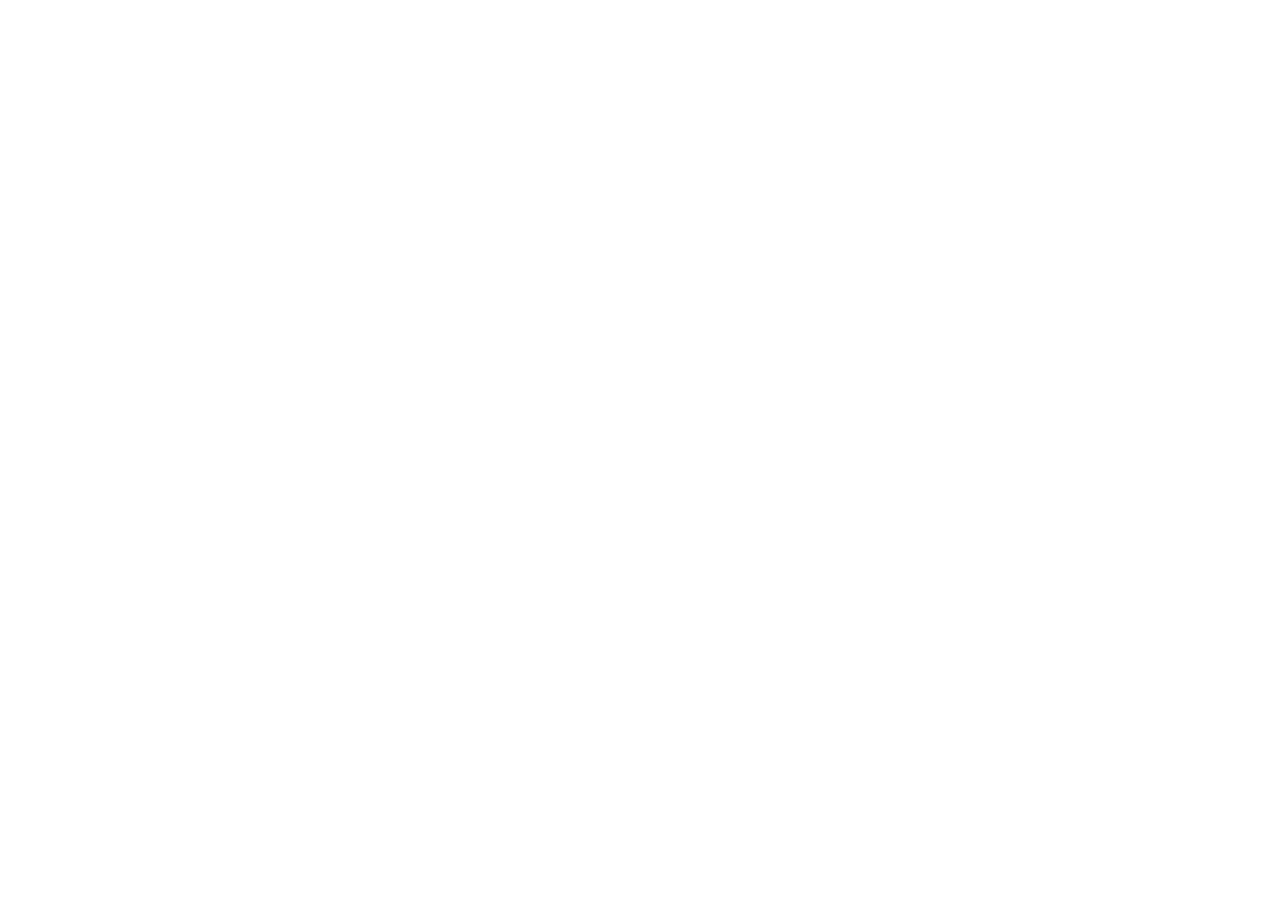
==== index.html @ a18eff67 "Add files via upload" ====
<!DOCTYPE html>
<html lang="en">
<head>
  <meta charset="UTF-8" />
  <meta name="viewport" content="width=device-width, initial-scale=1" />
  <title>BloxVault</title>

  <!-- Bootstrap CSS & Icons -->
  <link href="https://cdn.jsdelivr.net/npm/bootstrap@5.3.0/dist/css/bootstrap.min.css" rel="stylesheet" />
  <link href="https://cdn.jsdelivr.net/npm/bootstrap-icons@1.10.5/font/bootstrap-icons.css" rel="stylesheet" />

  <style>
    body { display: none; background-color: #ff7700; font-family: 'Segoe UI', sans-serif; }
    .navbar { background-color: #2c2c2c; }
    .navbar-brand { color: #fff !important; font-weight: bold; display: flex; align-items: center; }
    .navbar-brand img { height: 32px; margin-right: 10px; }
    .nav-link, .btn-link { color: #fff !important; font-weight: bold; }
    #gemCounter { color: #ffbb33; font-weight: bold; font-size: 1.1rem; display: flex; align-items: center; gap: 6px; user-select: none; }
    #gemCounter i { color: #ffbb33; font-size: 1.3rem; }
    @keyframes rgbChroma { 0% { background-color: #ff0000; } 25% { background-color: #00ff00; } 50% { background-color: #0000ff; } 75% { background-color: #ffff00; } 100% { background-color: #ff0000; } }
    .rgb-chroma { animation: rgbChroma 4s linear infinite; color: white !important; font-weight: bold; border: none; }
    #adminPanelDropdown .dropdown-menu { background-color: #222 !important; border: 1px solid #fff !important; min-width: 200px; }
    #adminPanelDropdown .dropdown-item { color: #fff !important; cursor: pointer; }
    #adminPanelDropdown .dropdown-item:hover { background-color: #ff7700 !important; color: #000 !important; }

    .dashboard-card {
      background-color: #2c2c2c;
      color: #fff;
      border: 2px solid #ffbb33;
      border-radius: 8px;
      padding: 20px;
      text-align: center;
    }
    .dashboard-card h4 { color: #ffbb33; font-weight: bold; }

    #offerwallFrame { width: 100%; height: 100%; border: none; }
  </style>
</head>
<body>
  <!-- NAVBAR -->
  <nav class="navbar navbar-expand-lg px-3" id="topNavbar" style="display:none;">
    <a class="navbar-brand" href="#">
      <img src="https://raw.githubusercontent.com/AdamZelechowski/Bloxvault/main/BloxVault.png" alt="Logo" />
      BloxVault
    </a>
    <div class="d-flex ms-auto gap-3 align-items-center" id="navButtons">
      <button class="btn btn-link nav-link" onclick="showDashboard()"><i class="bi bi-house-door-fill"></i> Home</button>
      <button class="btn btn-link nav-link" onclick="showRedeem()"><i class="bi bi-gift-fill"></i> Redeem</button>
      <button class="btn btn-link nav-link" onclick="showEarn()"><i class="bi bi-cash-coin"></i> Earn</button>
      <div id="gemCounter" title="Your Gems"><i class="bi bi-gem"></i> <span id="gemsCount">0</span></div>
      <div class="dropdown" id="adminPanelDropdown" style="display: none;">
        <button class="btn dropdown-toggle rgb-chroma" type="button" data-bs-toggle="dropdown">Admin Panel</button>
        <ul class="dropdown-menu">
          <li><a class="dropdown-item" href="#" onclick="viewUsers()">View Users</a></li>
          <li><a class="dropdown-item" href="#" onclick="viewRewardRequests()">Reward Requests</a></li>
          <li><a class="dropdown-item" href="#" onclick="runDiagnostics()">Run Diagnostics</a></li>
          <li><a class="dropdown-item" href="#" onclick="adminLookupUser()">User Lookup</a></li>
        </ul>
      </div>
      <button class="btn btn-link nav-link" onclick="logout()"><i class="bi bi-box-arrow-right"></i> Logout</button>
    </div>
  </nav>

  <!-- MAIN CONTAINER -->
  <div class="container py-5">
    <!-- AUTH SECTION -->
    <div id="auth">
      <div class="card p-4 mx-auto" style="max-width:400px; background:#2c2c2c; color:#fff; border:2px solid #ffbb33;">
        <h2 class="text-center mb-4" style="color:#ffbb33;">Login or Register</h2>
        <input id="email" type="email" placeholder="Email" class="form-control mb-2" />
        <input id="password" type="password" placeholder="Password" class="form-control mb-2" />
        <button class="btn btn-primary w-100 mb-2" onclick="login()">Login</button>
        <button class="btn btn-secondary w-100 mb-2" onclick="register()">Register</button>
        <button class="btn btn-link w-100 text-light" onclick="forgotPassword()">Forgot Password?</button>
        <button class="btn btn-danger w-100 mt-3" onclick="googleLogin()"><i class="bi bi-google"></i> Sign in with Google</button>
      </div>
    </div>

    <!-- DASHBOARD -->
    <div id="dashboard" style="display:none;">
      <h1 class="text-center mb-4" style="color:#fff;">Welcome to your Dashboard!</h1>
      <div class="row g-4">
        <div class="col-md-4">
          <div class="dashboard-card">
            <h4><i class="bi bi-gem"></i> Your Gems</h4>
            <p id="dashboardGems">Loading...</p>
          </div>
        </div>
        <div class="col-md-4">
          <div class="dashboard-card">
            <h4><i class="bi bi-graph-up"></i> Recent Activity</h4>
            <p>Track your latest earnings & redemptions.</p>
          </div>
        </div>
        <div class="col-md-4">
          <div class="dashboard-card">
            <h4><i class="bi bi-trophy"></i> Top Earners</h4>
            <p>See who's earning the most this week!</p>
          </div>
        </div>
      </div>
    </div>

    <!-- REDEEM PAGE -->
    <div id="redeem" style="display:none;">
      <div class="card p-4">
        <h2 class="text-center mb-4">🎁 Redeem Your Gems</h2>
        <p class="text-center">Exchange your gems for Robux, crypto, and more!</p>
        <div class="mb-3">
          <label for="rewardType" class="form-label">Choose a Reward</label>
          <select id="rewardType" class="form-select">
            <option>Robux</option>
            <option>Crypto</option>
          </select>
        </div>
        <input id="rewardDetails" type="text" class="form-control mb-3" placeholder="Your username or wallet" />
        <button onclick="requestReward()" class="btn btn-primary w-100">Submit Request</button>
      </div>
    </div>

    <!-- ✅ FIXED EARN PAGE -->
    <div id="earn" style="display:none;">
      <div class="card p-4">
        <h2 class="text-center mb-4">💎 Earn Gems</h2>
        <p class="text-center">Complete surveys & offers to earn gems instantly!</p>
        <div style="width:100%; border:2px solid #ffbb33; border-radius:10px; overflow:hidden; display:flex; flex-direction:column; gap:10px;">
          <iframe id="offerwallFrameTorox" style="height:190px; width:100%; border:none; border-radius:8px;"></iframe>
          <iframe id="offerwallFrameCPX" style="height:190px; width:100%; border:none; border-radius:8px;"></iframe>
          <iframe id="offerwallFrameAdGem" style="height:190px; width:100%; border:none; border-radius:8px;"></iframe>
        </div>
      </div>
    </div>
  </div>

  <!-- FIREBASE + LOGIC -->
  <script type="module">
    import { initializeApp } from "https://www.gstatic.com/firebasejs/10.5.2/firebase-app.js";
    import { getAuth, onAuthStateChanged, signInWithEmailAndPassword, createUserWithEmailAndPassword, signOut, sendPasswordResetEmail, GoogleAuthProvider, signInWithPopup } from "https://www.gstatic.com/firebasejs/10.5.2/firebase-auth.js";
    import { getFirestore, doc, getDoc } from "https://www.gstatic.com/firebasejs/10.5.2/firebase-firestore.js";

    const firebaseConfig = {
      apiKey: "AIzaSyBDuLLrHkMp8J3iyb183lDzSrNNIPallcQ",
      authDomain: "bloxvault-d1ff0.firebaseapp.com",
      projectId: "bloxvault-d1ff0",
      storageBucket: "bloxvault-d1ff0.appspot.com",
      messagingSenderId: "365008891027",
      appId: "1:365008891027:web:3578577b3c33714f207166"
    };

    const app = initializeApp(firebaseConfig);
    const auth = getAuth(app);
    const db = getFirestore(app);

    const authUI = document.getElementById("auth");
    const navbar = document.getElementById("topNavbar");
    const dash = document.getElementById("dashboard");
    const redeem = document.getElementById("redeem");
    const earn = document.getElementById("earn");
    const adminPanel = document.getElementById("adminPanelDropdown");
    const gemsCountSpan = document.getElementById("gemsCount");
    const dashboardGems = document.getElementById("dashboardGems");

    onAuthStateChanged(auth, async (user) => {
      if (user) {
        authUI.style.display = "none";
        navbar.style.display = "flex";
        dash.style.display = "block";
        redeem.style.display = "none";
        earn.style.display = "none";
        adminPanel.style.display = (user.email === "zelechowskiadam3@gmail.com") ? "block" : "none";

        try {
          const userDoc = await getDoc(doc(db, "users", user.uid));
          const points = userDoc.exists() ? (userDoc.data().points || 0) : 0;
          gemsCountSpan.textContent = points;
          dashboardGems.textContent = points + " Gems";
        } catch {
          gemsCountSpan.textContent = "0";
          dashboardGems.textContent = "0 Gems";
        }

        loadOfferwall(user);
      } else {
        authUI.style.display = "block";
        navbar.style.display = "none";
        dash.style.display = "none";
        redeem.style.display = "none";
        earn.style.display = "none";
        adminPanel.style.display = "none";
        gemsCountSpan.textContent = "0";
        dashboardGems.textContent = "0 Gems";
      }
      document.body.style.display = "block";
    });

    // ✅ FIXED: Load all three offerwalls dynamically with user.uid
    window.loadOfferwall = (user) => {
      const torox = document.getElementById("offerwallFrameTorox");
      const cpx = document.getElementById("offerwallFrameCPX");
      const adgem = document.getElementById("offerwallFrameAdGem");

      if (torox) torox.src = `https://wall.torox.gg/YOUR_TOROX_APP_ID?uid=${user.uid}`;
      if (cpx) cpx.src = `https://offers.cpx-research.com/index.php?app_id=YOUR_CPX_APP_ID&ext_user_id=${user.uid}`;
      if (adgem) adgem.src = `https://api.adgem.com/v1/wall?appid=YOUR_ADGEM_APP_ID&playerid=${user.uid}`;
    };

    window.login = () => {
      const email = document.getElementById("email").value;
      const password = document.getElementById("password").value;
      signInWithEmailAndPassword(auth, email, password).catch(err => alert(err.message));
    };

    window.register = () => {
      const email = document.getElementById("email").value;
      const password = document.getElementById("password").value;
      createUserWithEmailAndPassword(auth, email, password).catch(err => alert(err.message));
    };

    window.logout = () => signOut(auth);

    window.showDashboard = () => {
      dash.style.display = "block";
      redeem.style.display = "none";
      earn.style.display = "none";
    };

    window.showRedeem = () => {
      dash.style.display = "none";
      redeem.style.display = "block";
      earn.style.display = "none";
    };

    window.showEarn = () => {
      dash.style.display = "none";
      redeem.style.display = "none";
      earn.style.display = "block";
    };

    window.requestReward = () => {
      const type = document.getElementById("rewardType").value;
      const details = document.getElementById("rewardDetails").value.trim();
      if (!details) {
        alert("Please enter your username or wallet address.");
        return;
      }
      alert(`Requested ${type} reward for ${details}`);
    };

    window.forgotPassword = () => {
      const email = prompt("Please enter your email to reset password:");
      if (email) {
        sendPasswordResetEmail(auth, email)
          .then(() => alert("Password reset email sent!"))
          .catch((e) => alert("Error: " + e.message));
      }
    };

    window.googleLogin = () => {
      const provider = new GoogleAuthProvider();
      signInWithPopup(auth, provider).catch(err => alert(err.message));
    };
  </script>

  <script src="https://cdn.jsdelivr.net/npm/chart.js"></script>
  <script src="https://cdn.jsdelivr.net/npm/bootstrap@5.3.0/dist/js/bootstrap.bundle.min.js"></script>
</body>
</html>
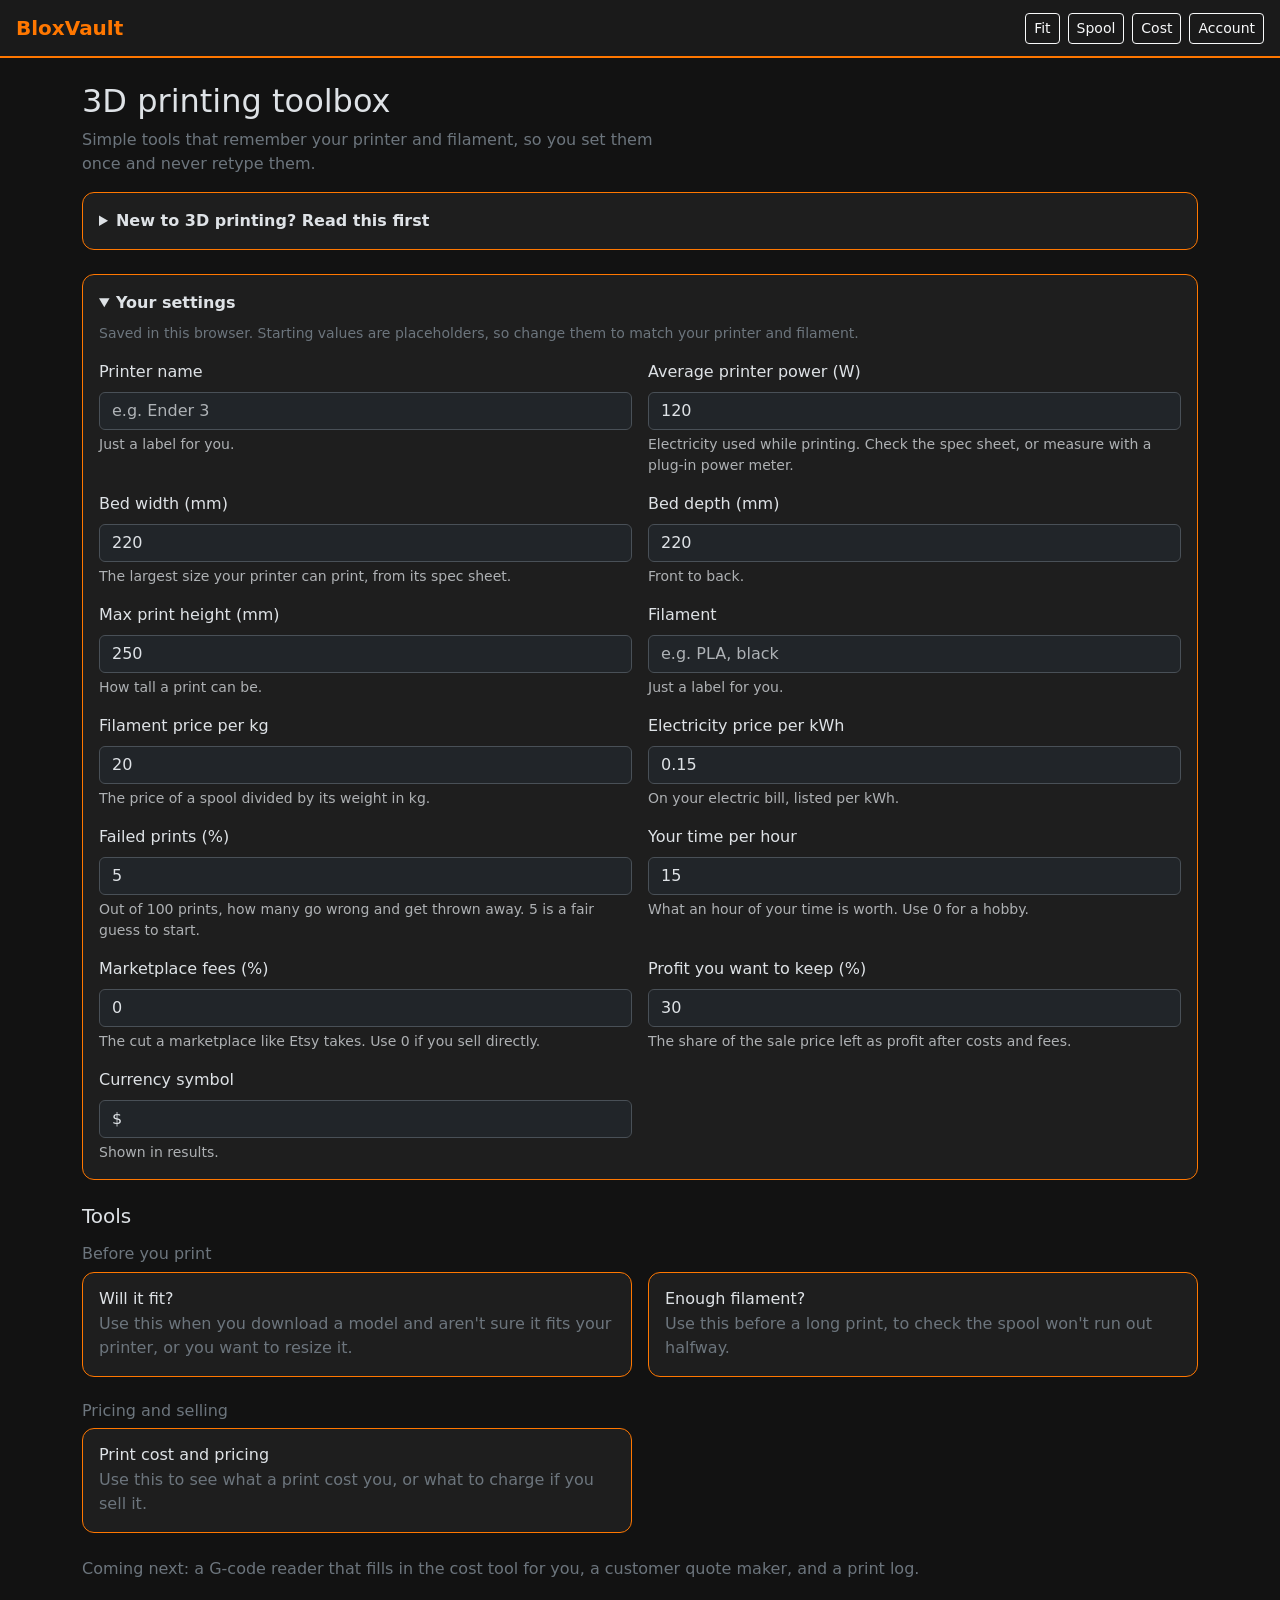
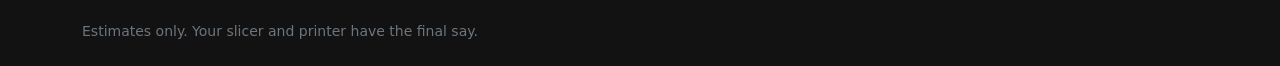
==== commit e3ba8a40: "Add files via upload" ====
--- a/index.html
+++ b/index.html
@@ -1,267 +1,59 @@
-<!DOCTYPE html>
-<html lang="en">
-<head>
-  <meta charset="UTF-8" />
-  <meta name="viewport" content="width=device-width, initial-scale=1" />
-  <title>BloxVault</title>
-
-  <!-- Bootstrap CSS & Icons -->
-  <link href="https://cdn.jsdelivr.net/npm/bootstrap@5.3.0/dist/css/bootstrap.min.css" rel="stylesheet" />
-  <link href="https://cdn.jsdelivr.net/npm/bootstrap-icons@1.10.5/font/bootstrap-icons.css" rel="stylesheet" />
-
-  <style>
-    body { display: none; background-color: #ff7700; font-family: 'Segoe UI', sans-serif; }
-    .navbar { background-color: #2c2c2c; }
-    .navbar-brand { color: #fff !important; font-weight: bold; display: flex; align-items: center; }
-    .navbar-brand img { height: 32px; margin-right: 10px; }
-    .nav-link, .btn-link { color: #fff !important; font-weight: bold; }
-    #gemCounter { color: #ffbb33; font-weight: bold; font-size: 1.1rem; display: flex; align-items: center; gap: 6px; user-select: none; }
-    #gemCounter i { color: #ffbb33; font-size: 1.3rem; }
-    @keyframes rgbChroma { 0% { background-color: #ff0000; } 25% { background-color: #00ff00; } 50% { background-color: #0000ff; } 75% { background-color: #ffff00; } 100% { background-color: #ff0000; } }
-    .rgb-chroma { animation: rgbChroma 4s linear infinite; color: white !important; font-weight: bold; border: none; }
-    #adminPanelDropdown .dropdown-menu { background-color: #222 !important; border: 1px solid #fff !important; min-width: 200px; }
-    #adminPanelDropdown .dropdown-item { color: #fff !important; cursor: pointer; }
-    #adminPanelDropdown .dropdown-item:hover { background-color: #ff7700 !important; color: #000 !important; }
-
-    .dashboard-card {
-      background-color: #2c2c2c;
-      color: #fff;
-      border: 2px solid #ffbb33;
-      border-radius: 8px;
-      padding: 20px;
-      text-align: center;
-    }
-    .dashboard-card h4 { color: #ffbb33; font-weight: bold; }
-
-    #offerwallFrame { width: 100%; height: 100%; border: none; }
-  </style>
-</head>
-<body>
-  <!-- NAVBAR -->
-  <nav class="navbar navbar-expand-lg px-3" id="topNavbar" style="display:none;">
-    <a class="navbar-brand" href="#">
-      <img src="https://raw.githubusercontent.com/AdamZelechowski/Bloxvault/main/BloxVault.png" alt="Logo" />
-      BloxVault
-    </a>
-    <div class="d-flex ms-auto gap-3 align-items-center" id="navButtons">
-      <button class="btn btn-link nav-link" onclick="showDashboard()"><i class="bi bi-house-door-fill"></i> Home</button>
-      <button class="btn btn-link nav-link" onclick="showRedeem()"><i class="bi bi-gift-fill"></i> Redeem</button>
-      <button class="btn btn-link nav-link" onclick="showEarn()"><i class="bi bi-cash-coin"></i> Earn</button>
-      <div id="gemCounter" title="Your Gems"><i class="bi bi-gem"></i> <span id="gemsCount">0</span></div>
-      <div class="dropdown" id="adminPanelDropdown" style="display: none;">
-        <button class="btn dropdown-toggle rgb-chroma" type="button" data-bs-toggle="dropdown">Admin Panel</button>
-        <ul class="dropdown-menu">
-          <li><a class="dropdown-item" href="#" onclick="viewUsers()">View Users</a></li>
-          <li><a class="dropdown-item" href="#" onclick="viewRewardRequests()">Reward Requests</a></li>
-          <li><a class="dropdown-item" href="#" onclick="runDiagnostics()">Run Diagnostics</a></li>
-          <li><a class="dropdown-item" href="#" onclick="adminLookupUser()">User Lookup</a></li>
-        </ul>
-      </div>
-      <button class="btn btn-link nav-link" onclick="logout()"><i class="bi bi-box-arrow-right"></i> Logout</button>
-    </div>
-  </nav>
-
-  <!-- MAIN CONTAINER -->
-  <div class="container py-5">
-    <!-- AUTH SECTION -->
-    <div id="auth">
-      <div class="card p-4 mx-auto" style="max-width:400px; background:#2c2c2c; color:#fff; border:2px solid #ffbb33;">
-        <h2 class="text-center mb-4" style="color:#ffbb33;">Login or Register</h2>
-        <input id="email" type="email" placeholder="Email" class="form-control mb-2" />
-        <input id="password" type="password" placeholder="Password" class="form-control mb-2" />
-        <button class="btn btn-primary w-100 mb-2" onclick="login()">Login</button>
-        <button class="btn btn-secondary w-100 mb-2" onclick="register()">Register</button>
-        <button class="btn btn-link w-100 text-light" onclick="forgotPassword()">Forgot Password?</button>
-        <button class="btn btn-danger w-100 mt-3" onclick="googleLogin()"><i class="bi bi-google"></i> Sign in with Google</button>
-      </div>
-    </div>
-
-    <!-- DASHBOARD -->
-    <div id="dashboard" style="display:none;">
-      <h1 class="text-center mb-4" style="color:#fff;">Welcome to your Dashboard!</h1>
-      <div class="row g-4">
-        <div class="col-md-4">
-          <div class="dashboard-card">
-            <h4><i class="bi bi-gem"></i> Your Gems</h4>
-            <p id="dashboardGems">Loading...</p>
-          </div>
-        </div>
-        <div class="col-md-4">
-          <div class="dashboard-card">
-            <h4><i class="bi bi-graph-up"></i> Recent Activity</h4>
-            <p>Track your latest earnings & redemptions.</p>
-          </div>
-        </div>
-        <div class="col-md-4">
-          <div class="dashboard-card">
-            <h4><i class="bi bi-trophy"></i> Top Earners</h4>
-            <p>See who's earning the most this week!</p>
-          </div>
-        </div>
-      </div>
-    </div>
-
-    <!-- REDEEM PAGE -->
-    <div id="redeem" style="display:none;">
-      <div class="card p-4">
-        <h2 class="text-center mb-4">🎁 Redeem Your Gems</h2>
-        <p class="text-center">Exchange your gems for Robux, crypto, and more!</p>
-        <div class="mb-3">
-          <label for="rewardType" class="form-label">Choose a Reward</label>
-          <select id="rewardType" class="form-select">
-            <option>Robux</option>
-            <option>Crypto</option>
-          </select>
-        </div>
-        <input id="rewardDetails" type="text" class="form-control mb-3" placeholder="Your username or wallet" />
-        <button onclick="requestReward()" class="btn btn-primary w-100">Submit Request</button>
-      </div>
-    </div>
-
-    <!-- ✅ FIXED EARN PAGE -->
-    <div id="earn" style="display:none;">
-      <div class="card p-4">
-        <h2 class="text-center mb-4">💎 Earn Gems</h2>
-        <p class="text-center">Complete surveys & offers to earn gems instantly!</p>
-        <div style="width:100%; border:2px solid #ffbb33; border-radius:10px; overflow:hidden; display:flex; flex-direction:column; gap:10px;">
-          <iframe id="offerwallFrameTorox" style="height:190px; width:100%; border:none; border-radius:8px;"></iframe>
-          <iframe id="offerwallFrameCPX" style="height:190px; width:100%; border:none; border-radius:8px;"></iframe>
-          <iframe id="offerwallFrameAdGem" style="height:190px; width:100%; border:none; border-radius:8px;"></iframe>
-        </div>
-      </div>
-    </div>
-  </div>
-
-  <!-- FIREBASE + LOGIC -->
-  <script type="module">
-    import { initializeApp } from "https://www.gstatic.com/firebasejs/10.5.2/firebase-app.js";
-    import { getAuth, onAuthStateChanged, signInWithEmailAndPassword, createUserWithEmailAndPassword, signOut, sendPasswordResetEmail, GoogleAuthProvider, signInWithPopup } from "https://www.gstatic.com/firebasejs/10.5.2/firebase-auth.js";
-    import { getFirestore, doc, getDoc } from "https://www.gstatic.com/firebasejs/10.5.2/firebase-firestore.js";
-
-    const firebaseConfig = {
-      apiKey: "AIzaSyBDuLLrHkMp8J3iyb183lDzSrNNIPallcQ",
-      authDomain: "bloxvault-d1ff0.firebaseapp.com",
-      projectId: "bloxvault-d1ff0",
-      storageBucket: "bloxvault-d1ff0.appspot.com",
-      messagingSenderId: "365008891027",
-      appId: "1:365008891027:web:3578577b3c33714f207166"
-    };
-
-    const app = initializeApp(firebaseConfig);
-    const auth = getAuth(app);
-    const db = getFirestore(app);
-
-    const authUI = document.getElementById("auth");
-    const navbar = document.getElementById("topNavbar");
-    const dash = document.getElementById("dashboard");
-    const redeem = document.getElementById("redeem");
-    const earn = document.getElementById("earn");
-    const adminPanel = document.getElementById("adminPanelDropdown");
-    const gemsCountSpan = document.getElementById("gemsCount");
-    const dashboardGems = document.getElementById("dashboardGems");
-
-    onAuthStateChanged(auth, async (user) => {
-      if (user) {
-        authUI.style.display = "none";
-        navbar.style.display = "flex";
-        dash.style.display = "block";
-        redeem.style.display = "none";
-        earn.style.display = "none";
-        adminPanel.style.display = (user.email === "zelechowskiadam3@gmail.com") ? "block" : "none";
-
-        try {
-          const userDoc = await getDoc(doc(db, "users", user.uid));
-          const points = userDoc.exists() ? (userDoc.data().points || 0) : 0;
-          gemsCountSpan.textContent = points;
-          dashboardGems.textContent = points + " Gems";
-        } catch {
-          gemsCountSpan.textContent = "0";
-          dashboardGems.textContent = "0 Gems";
-        }
-
-        loadOfferwall(user);
-      } else {
-        authUI.style.display = "block";
-        navbar.style.display = "none";
-        dash.style.display = "none";
-        redeem.style.display = "none";
-        earn.style.display = "none";
-        adminPanel.style.display = "none";
-        gemsCountSpan.textContent = "0";
-        dashboardGems.textContent = "0 Gems";
-      }
-      document.body.style.display = "block";
-    });
-
-    // ✅ FIXED: Load all three offerwalls dynamically with user.uid
-    window.loadOfferwall = (user) => {
-      const torox = document.getElementById("offerwallFrameTorox");
-      const cpx = document.getElementById("offerwallFrameCPX");
-      const adgem = document.getElementById("offerwallFrameAdGem");
-
-      if (torox) torox.src = `https://wall.torox.gg/YOUR_TOROX_APP_ID?uid=${user.uid}`;
-      if (cpx) cpx.src = `https://offers.cpx-research.com/index.php?app_id=YOUR_CPX_APP_ID&ext_user_id=${user.uid}`;
-      if (adgem) adgem.src = `https://api.adgem.com/v1/wall?appid=YOUR_ADGEM_APP_ID&playerid=${user.uid}`;
-    };
-
-    window.login = () => {
-      const email = document.getElementById("email").value;
-      const password = document.getElementById("password").value;
-      signInWithEmailAndPassword(auth, email, password).catch(err => alert(err.message));
-    };
-
-    window.register = () => {
-      const email = document.getElementById("email").value;
-      const password = document.getElementById("password").value;
-      createUserWithEmailAndPassword(auth, email, password).catch(err => alert(err.message));
-    };
-
-    window.logout = () => signOut(auth);
-
-    window.showDashboard = () => {
-      dash.style.display = "block";
-      redeem.style.display = "none";
-      earn.style.display = "none";
-    };
-
-    window.showRedeem = () => {
-      dash.style.display = "none";
-      redeem.style.display = "block";
-      earn.style.display = "none";
-    };
-
-    window.showEarn = () => {
-      dash.style.display = "none";
-      redeem.style.display = "none";
-      earn.style.display = "block";
-    };
-
-    window.requestReward = () => {
-      const type = document.getElementById("rewardType").value;
-      const details = document.getElementById("rewardDetails").value.trim();
-      if (!details) {
-        alert("Please enter your username or wallet address.");
-        return;
-      }
-      alert(`Requested ${type} reward for ${details}`);
-    };
-
-    window.forgotPassword = () => {
-      const email = prompt("Please enter your email to reset password:");
-      if (email) {
-        sendPasswordResetEmail(auth, email)
-          .then(() => alert("Password reset email sent!"))
-          .catch((e) => alert("Error: " + e.message));
-      }
-    };
-
-    window.googleLogin = () => {
-      const provider = new GoogleAuthProvider();
-      signInWithPopup(auth, provider).catch(err => alert(err.message));
-    };
-  </script>
-
-  <script src="https://cdn.jsdelivr.net/npm/chart.js"></script>
-  <script src="https://cdn.jsdelivr.net/npm/bootstrap@5.3.0/dist/js/bootstrap.bundle.min.js"></script>
-</body>
-</html>
+<!doctype html>
+<html lang="en" data-bs-theme="dark">
+<head>
+  <meta charset="utf-8">
+  <meta name="viewport" content="width=device-width, initial-scale=1">
+  <title>3D printing toolbox - BloxVault</title>
+  <meta name="description" content="Free 3D printing tools that remember your printer and filament settings, so you never retype them.">
+  <link rel="stylesheet" href="https://cdn.jsdelivr.net/npm/bootstrap@5.3.3/dist/css/bootstrap.min.css">
+  <link rel="stylesheet" href="style.css">
+</head>
+<body>
+  <nav class="navbar px-3">
+    <a class="navbar-brand fw-bold" href="index.html">BloxVault</a>
+    <div class="d-flex flex-wrap gap-2">
+      <a class="btn btn-sm btn-outline-light" href="fit.html">Fit</a>
+      <a class="btn btn-sm btn-outline-light" href="spool.html">Spool</a>
+      <a class="btn btn-sm btn-outline-light" href="cost.html">Cost</a>
+      <a class="btn btn-sm btn-outline-light" href="account.html">Account</a>
+    </div>
+  </nav>
+  <main class="container py-4">
+    <h1 class="h2">3D printing toolbox</h1>
+    <p class="text-secondary narrow-text">Simple tools that remember your printer and filament, so you set them once and never retype them.</p>
+
+    <details class="card p-3 mb-4">
+      <summary class="fw-semibold">New to 3D printing? Read this first</summary>
+      <dl class="mb-0">
+        <dt>Slicer</dt><dd>Free software that turns a 3D model into instructions for your printer. After slicing, it shows the print time and how many grams of filament the print will use. Most tools here ask for those two numbers.</dd>
+        <dt>Filament</dt><dd>The plastic on the spool that the printer melts to build the object. It's sold by weight, usually 1 kg per spool.</dd>
+        <dt>Bed</dt><dd>The flat surface the print sits on. Its size limits how big one print can be.</dd>
+        <dt>Failed print</dt><dd>A print that goes wrong and gets thrown away. It happens to everyone, so the cost tool adds a small allowance for it.</dd>
+      </dl>
+    </details>
+
+    <details class="card p-3 mb-4" open>
+      <summary class="fw-semibold">Your settings</summary>
+      <p class="small text-secondary mt-2">Saved in this browser. Starting values are placeholders, so change them to match your printer and filament.</p>
+      <div id="settings"></div>
+    </details>
+
+    <h2 class="h5">Tools</h2>
+    <h3 class="h6 text-secondary mt-3">Before you print</h3>
+    <div class="row g-3">
+      <div class="col-md-6"><a class="card p-3 tool-card h-100" href="fit.html"><span class="h6 mb-1">Will it fit?</span><span class="text-secondary">Use this when you download a model and aren't sure it fits your printer, or you want to resize it.</span></a></div>
+      <div class="col-md-6"><a class="card p-3 tool-card h-100" href="spool.html"><span class="h6 mb-1">Enough filament?</span><span class="text-secondary">Use this before a long print, to check the spool won't run out halfway.</span></a></div>
+    </div>
+    <h3 class="h6 text-secondary mt-4">Pricing and selling</h3>
+    <div class="row g-3">
+      <div class="col-md-6"><a class="card p-3 tool-card h-100" href="cost.html"><span class="h6 mb-1">Print cost and pricing</span><span class="text-secondary">Use this to see what a print cost you, or what to charge if you sell it.</span></a></div>
+    </div>
+    <p class="text-secondary mt-4">Coming next: a G-code reader that fills in the cost tool for you, a customer quote maker, and a print log.</p>
+  </main>
+  <footer class="container pb-4 small text-secondary">Estimates only. Your slicer and printer have the final say.</footer>
+  <script type="module">
+    import { mountSettings } from "./settings.js";
+    mountSettings(document.getElementById("settings"));
+  </script>
+</body>
+</html>
--- a/style.css
+++ b/style.css
@@ -0,0 +1,30 @@
+:root { --accent: #ff7700; --accent-hover: #ff9933; }
+
+body { background: #121212; }
+.narrow { max-width: 420px; }
+
+.navbar { background: #1a1a1a; border-bottom: 2px solid var(--accent); }
+.navbar-brand { color: var(--accent); }
+
+.card { background: #1e1e1e; border: 1px solid var(--accent); border-radius: 12px; }
+
+.btn-primary {
+  --bs-btn-color: #000;
+  --bs-btn-bg: var(--accent);
+  --bs-btn-border-color: var(--accent);
+  --bs-btn-hover-color: #000;
+  --bs-btn-hover-bg: var(--accent-hover);
+  --bs-btn-hover-border-color: var(--accent-hover);
+  --bs-btn-active-color: #000;
+  --bs-btn-active-bg: var(--accent-hover);
+  --bs-btn-active-border-color: var(--accent-hover);
+}
+.btn-link { --bs-btn-color: var(--accent); --bs-btn-hover-color: var(--accent-hover); }
+
+:root { --bs-link-color-rgb: 255, 119, 0; --bs-link-hover-color-rgb: 255, 153, 51; }
+.narrow-text { max-width: 60ch; }
+.tool-card { text-decoration: none; color: inherit; }
+.tool-card:hover, .tool-card:focus-visible { border-color: var(--accent-hover); }
+
+summary { cursor: pointer; }
+dt { margin-top: 0.6rem; }
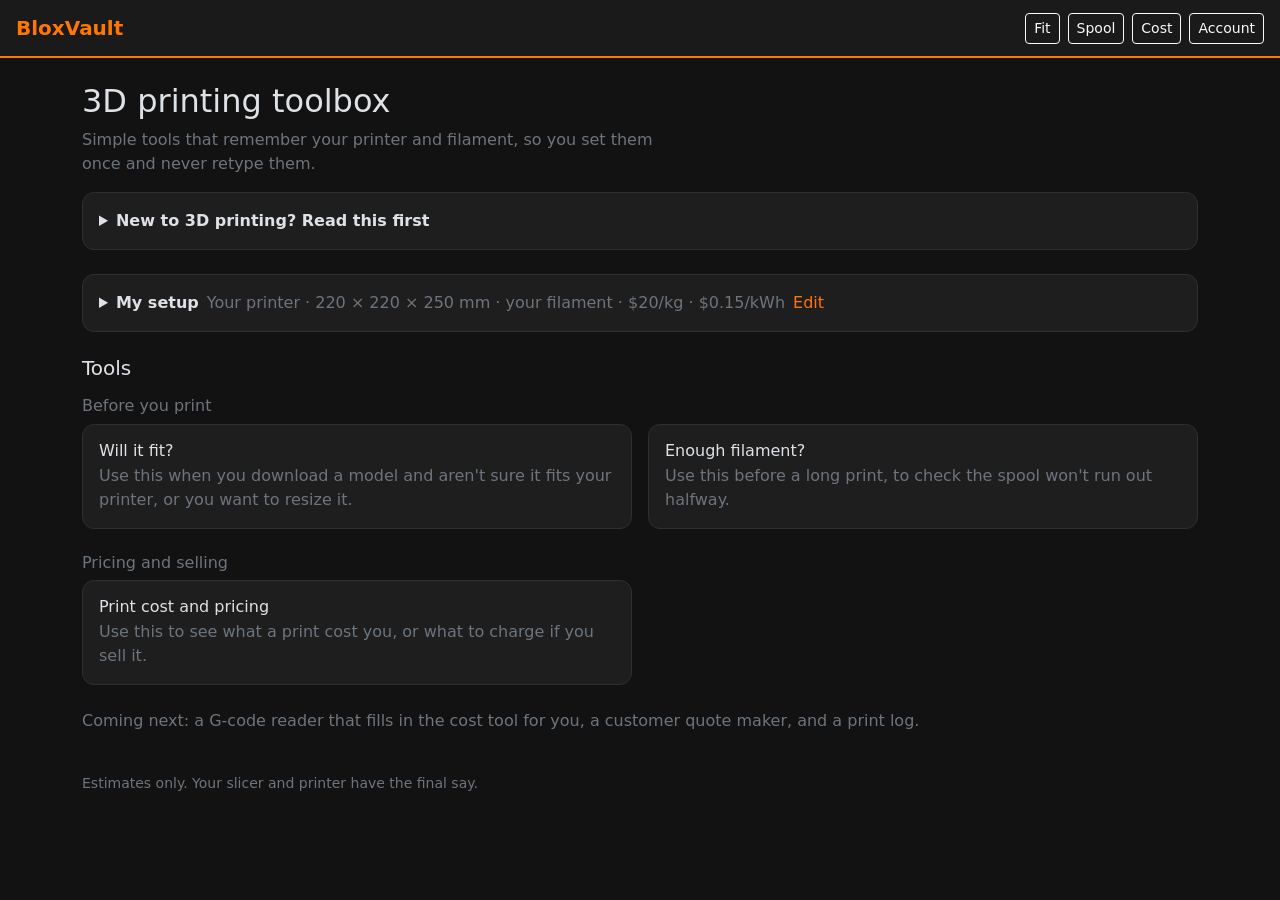
==== commit 8baba417: "Add files via upload" ====
--- a/index.html
+++ b/index.html
@@ -32,9 +32,9 @@
       </dl>
     </details>
 
-    <details class="card p-3 mb-4" open>
-      <summary class="fw-semibold">Your settings</summary>
-      <p class="small text-secondary mt-2">Saved in this browser. Starting values are placeholders, so change them to match your printer and filament.</p>
+    <details class="card p-3 mb-4">
+      <summary><span class="fw-semibold">My setup</span><span class="text-secondary ms-2" id="setupSummary"></span><span class="ms-2 accent-text">Edit</span></summary>
+      <p class="small text-secondary mt-3">Saved in this browser. Starting values are placeholders, so change them to match your printer and filament.</p>
       <div id="settings"></div>
     </details>
 
--- a/style.css
+++ b/style.css
@@ -6,7 +6,7 @@
 .navbar { background: #1a1a1a; border-bottom: 2px solid var(--accent); }
 .navbar-brand { color: var(--accent); }
 
-.card { background: #1e1e1e; border: 1px solid var(--accent); border-radius: 12px; }
+.card { background: #1e1e1e; border: 1px solid #2f2f2f; border-radius: 12px; }
 
 .btn-primary {
   --bs-btn-color: #000;
@@ -28,3 +28,6 @@
 
 summary { cursor: pointer; }
 dt { margin-top: 0.6rem; }
+
+.result-card { border-color: var(--accent); }
+.accent-text { color: var(--accent); }
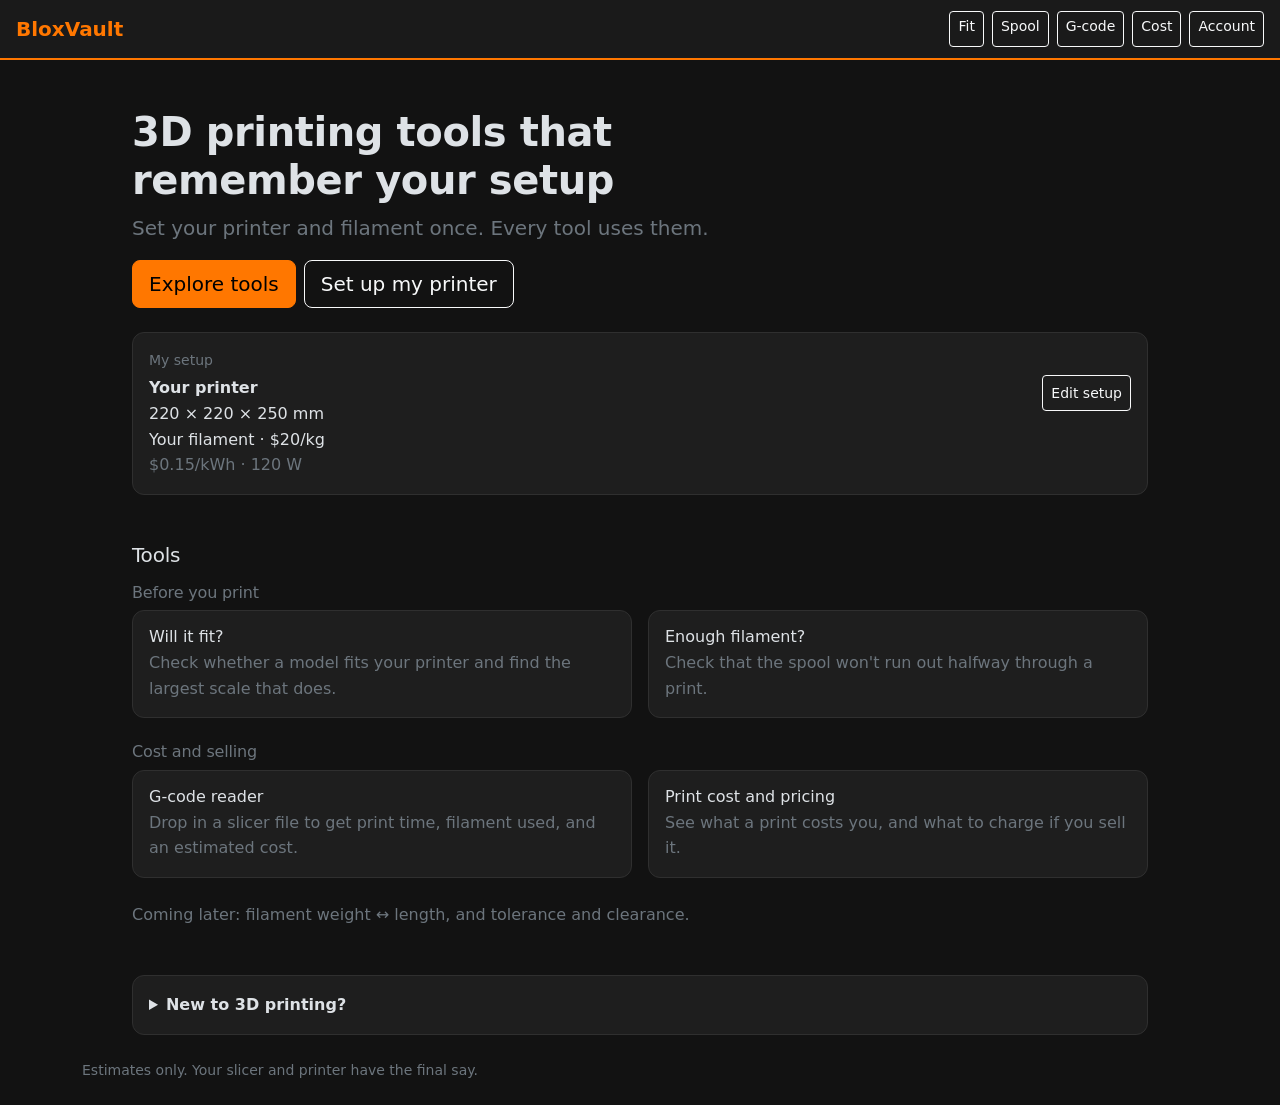
==== commit f13c64ed: "Add files via upload" ====
--- a/index.html
+++ b/index.html
@@ -3,8 +3,8 @@
 <head>
   <meta charset="utf-8">
   <meta name="viewport" content="width=device-width, initial-scale=1">
-  <title>3D printing toolbox - BloxVault</title>
-  <meta name="description" content="Free 3D printing tools that remember your printer and filament settings, so you never retype them.">
+  <title>3D printing tools that remember your setup - BloxVault</title>
+  <meta name="description" content="Free 3D printing tools that remember your printer and filament settings: fit checker, filament check, and print cost and pricing.">
   <link rel="stylesheet" href="https://cdn.jsdelivr.net/npm/bootstrap@5.3.3/dist/css/bootstrap.min.css">
   <link rel="stylesheet" href="style.css">
 </head>
@@ -14,16 +14,40 @@
     <div class="d-flex flex-wrap gap-2">
       <a class="btn btn-sm btn-outline-light" href="fit.html">Fit</a>
       <a class="btn btn-sm btn-outline-light" href="spool.html">Spool</a>
+      <a class="btn btn-sm btn-outline-light" href="gcode.html">G-code</a>
       <a class="btn btn-sm btn-outline-light" href="cost.html">Cost</a>
       <a class="btn btn-sm btn-outline-light" href="account.html">Account</a>
     </div>
   </nav>
   <main class="container py-4">
-    <h1 class="h2">3D printing toolbox</h1>
-    <p class="text-secondary narrow-text">Simple tools that remember your printer and filament, so you set them once and never retype them.</p>
+    <section class="hero py-4">
+      <h1 class="display-6 fw-bold">3D printing tools that remember your setup</h1>
+      <p class="lead text-secondary narrow-text">Set your printer and filament once. Every tool uses them.</p>
+      <div class="d-flex flex-wrap gap-2 mt-3">
+        <a class="btn btn-primary btn-lg" href="#tools">Explore tools</a>
+        <button type="button" class="btn btn-outline-light btn-lg" id="openSetup">Set up my printer</button>
+      </div>
+    </section>
 
-    <details class="card p-3 mb-4">
-      <summary class="fw-semibold">New to 3D printing? Read this first</summary>
+    <div id="settings" class="mb-5"></div>
+
+    <section id="tools">
+      <h2 class="h5">Tools</h2>
+      <h3 class="h6 text-secondary mt-3">Before you print</h3>
+      <div class="row g-3">
+        <div class="col-md-6"><a class="card p-3 tool-card h-100" href="fit.html"><span class="h6 mb-1">Will it fit?</span><span class="text-secondary">Check whether a model fits your printer and find the largest scale that does.</span></a></div>
+        <div class="col-md-6"><a class="card p-3 tool-card h-100" href="spool.html"><span class="h6 mb-1">Enough filament?</span><span class="text-secondary">Check that the spool won't run out halfway through a print.</span></a></div>
+      </div>
+      <h3 class="h6 text-secondary mt-4">Cost and selling</h3>
+      <div class="row g-3">
+        <div class="col-md-6"><a class="card p-3 tool-card h-100" href="gcode.html"><span class="h6 mb-1">G-code reader</span><span class="text-secondary">Drop in a slicer file to get print time, filament used, and an estimated cost.</span></a></div>
+        <div class="col-md-6"><a class="card p-3 tool-card h-100" href="cost.html"><span class="h6 mb-1">Print cost and pricing</span><span class="text-secondary">See what a print costs you, and what to charge if you sell it.</span></a></div>
+      </div>
+      <p class="text-secondary mt-4">Coming later: filament weight ↔ length, and tolerance and clearance.</p>
+    </section>
+
+    <details class="card p-3 mt-5">
+      <summary class="fw-semibold">New to 3D printing?</summary>
       <dl class="mb-0">
         <dt>Slicer</dt><dd>Free software that turns a 3D model into instructions for your printer. After slicing, it shows the print time and how many grams of filament the print will use. Most tools here ask for those two numbers.</dd>
         <dt>Filament</dt><dd>The plastic on the spool that the printer melts to build the object. It's sold by weight, usually 1 kg per spool.</dd>
@@ -31,29 +55,12 @@
         <dt>Failed print</dt><dd>A print that goes wrong and gets thrown away. It happens to everyone, so the cost tool adds a small allowance for it.</dd>
       </dl>
     </details>
-
-    <details class="card p-3 mb-4">
-      <summary><span class="fw-semibold">My setup</span><span class="text-secondary ms-2" id="setupSummary"></span><span class="ms-2 accent-text">Edit</span></summary>
-      <p class="small text-secondary mt-3">Saved in this browser. Starting values are placeholders, so change them to match your printer and filament.</p>
-      <div id="settings"></div>
-    </details>
-
-    <h2 class="h5">Tools</h2>
-    <h3 class="h6 text-secondary mt-3">Before you print</h3>
-    <div class="row g-3">
-      <div class="col-md-6"><a class="card p-3 tool-card h-100" href="fit.html"><span class="h6 mb-1">Will it fit?</span><span class="text-secondary">Use this when you download a model and aren't sure it fits your printer, or you want to resize it.</span></a></div>
-      <div class="col-md-6"><a class="card p-3 tool-card h-100" href="spool.html"><span class="h6 mb-1">Enough filament?</span><span class="text-secondary">Use this before a long print, to check the spool won't run out halfway.</span></a></div>
-    </div>
-    <h3 class="h6 text-secondary mt-4">Pricing and selling</h3>
-    <div class="row g-3">
-      <div class="col-md-6"><a class="card p-3 tool-card h-100" href="cost.html"><span class="h6 mb-1">Print cost and pricing</span><span class="text-secondary">Use this to see what a print cost you, or what to charge if you sell it.</span></a></div>
-    </div>
-    <p class="text-secondary mt-4">Coming next: a G-code reader that fills in the cost tool for you, a customer quote maker, and a print log.</p>
   </main>
   <footer class="container pb-4 small text-secondary">Estimates only. Your slicer and printer have the final say.</footer>
   <script type="module">
     import { mountSettings } from "./settings.js";
-    mountSettings(document.getElementById("settings"));
+    const setup = mountSettings(document.getElementById("settings"));
+    document.getElementById("openSetup").addEventListener("click", setup.open);
   </script>
 </body>
 </html>
--- a/style.css
+++ b/style.css
@@ -31,3 +31,22 @@
 
 .result-card { border-color: var(--accent); }
 .accent-text { color: var(--accent); }
+
+/* layout and type */
+body { line-height: 1.6; }
+h1, h2, h3, .h1, .h2, .h3 { letter-spacing: -0.01em; }
+main.container { max-width: 1040px; }
+.hero h1 { max-width: 22ch; }
+
+/* touch targets */
+.form-control, .btn { min-height: 44px; }
+.btn-sm { min-height: 36px; }
+
+/* my setup dialog */
+dialog.setup-dialog { width: min(680px, 94vw); max-height: 90vh; padding: 0; border: 1px solid #2f2f2f; border-radius: 12px; background: #1e1e1e; color: var(--bs-body-color); }
+dialog.setup-dialog::backdrop { background: rgba(0, 0, 0, 0.65); }
+.setup-dialog .dialog-body { padding: 1.25rem; max-height: 90vh; overflow-y: auto; }
+
+/* motion: small and purposeful */
+.card, .btn { transition: border-color 0.15s ease, background-color 0.15s ease; }
+@media (prefers-reduced-motion: reduce) { * { transition: none !important; } }
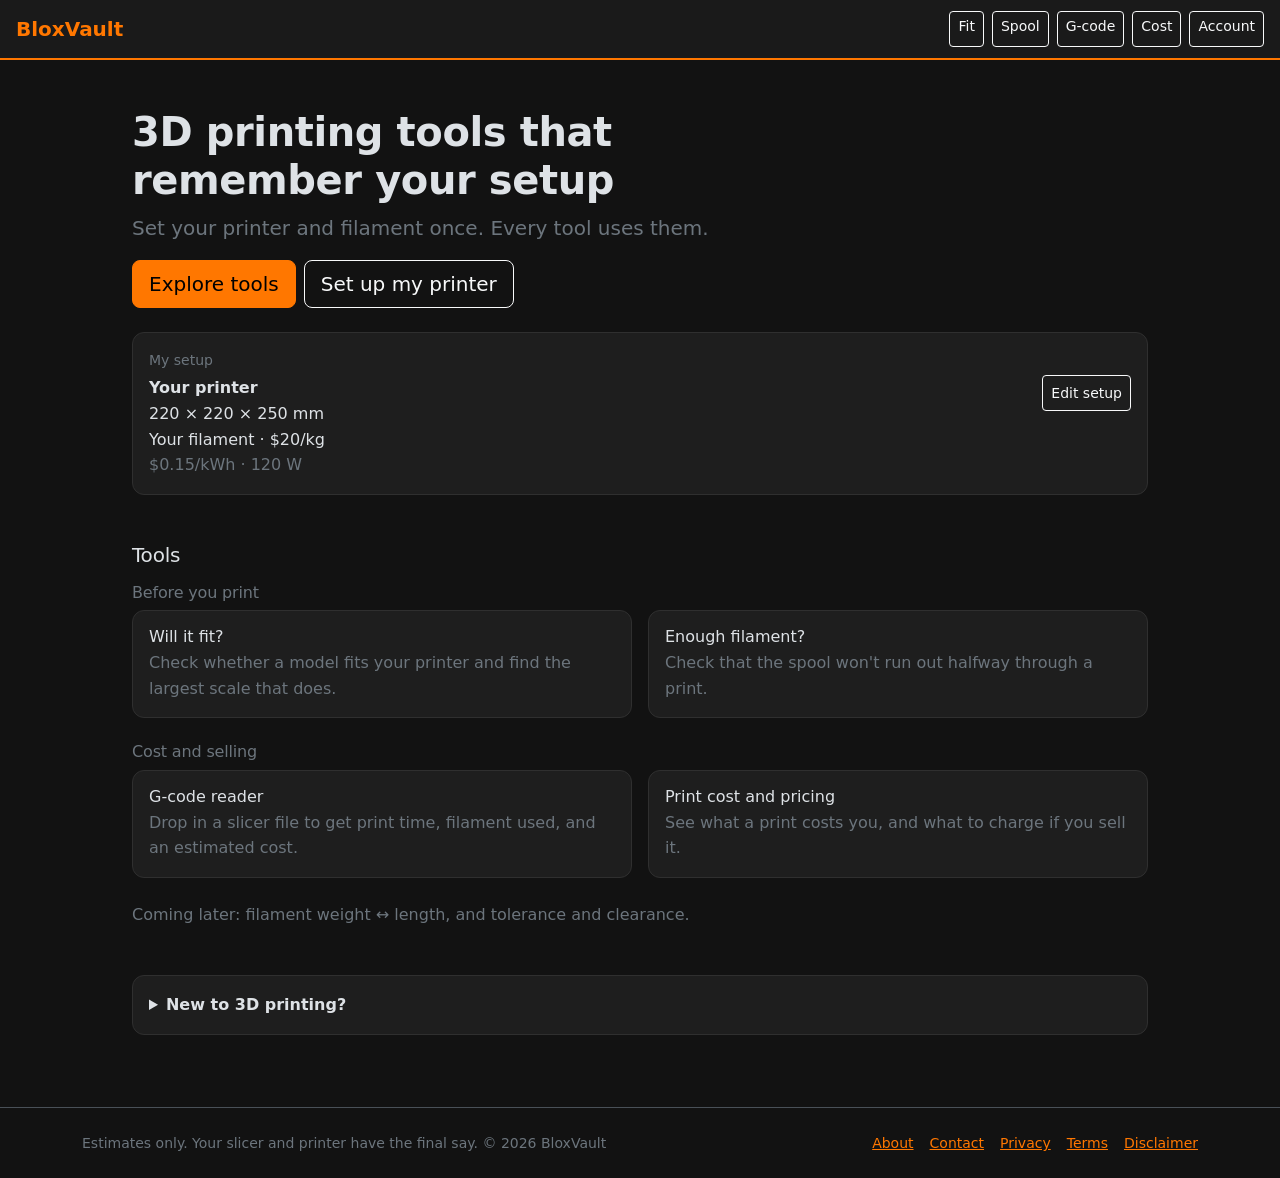
==== commit beedf317: "Add files via upload" ====
--- a/index.html
+++ b/index.html
@@ -56,7 +56,19 @@
       </dl>
     </details>
   </main>
-  <footer class="container pb-4 small text-secondary">Estimates only. Your slicer and printer have the final say.</footer>
+  <footer class="site-footer border-top mt-5">
+    <div class="container py-4 d-flex flex-wrap justify-content-between align-items-center gap-3 small text-secondary">
+      <span>Estimates only. Your slicer and printer have the final say. &copy; <span id="year">2026</span> BloxVault</span>
+      <nav class="d-flex flex-wrap gap-3" aria-label="Site information">
+        <a href="about.html">About</a>
+        <a href="contact.html">Contact</a>
+        <a href="privacy.html">Privacy</a>
+        <a href="terms.html">Terms</a>
+        <a href="disclaimer.html">Disclaimer</a>
+      </nav>
+    </div>
+  </footer>
+  <script>document.getElementById("year").textContent = new Date().getFullYear();</script>
   <script type="module">
     import { mountSettings } from "./settings.js";
     const setup = mountSettings(document.getElementById("settings"));
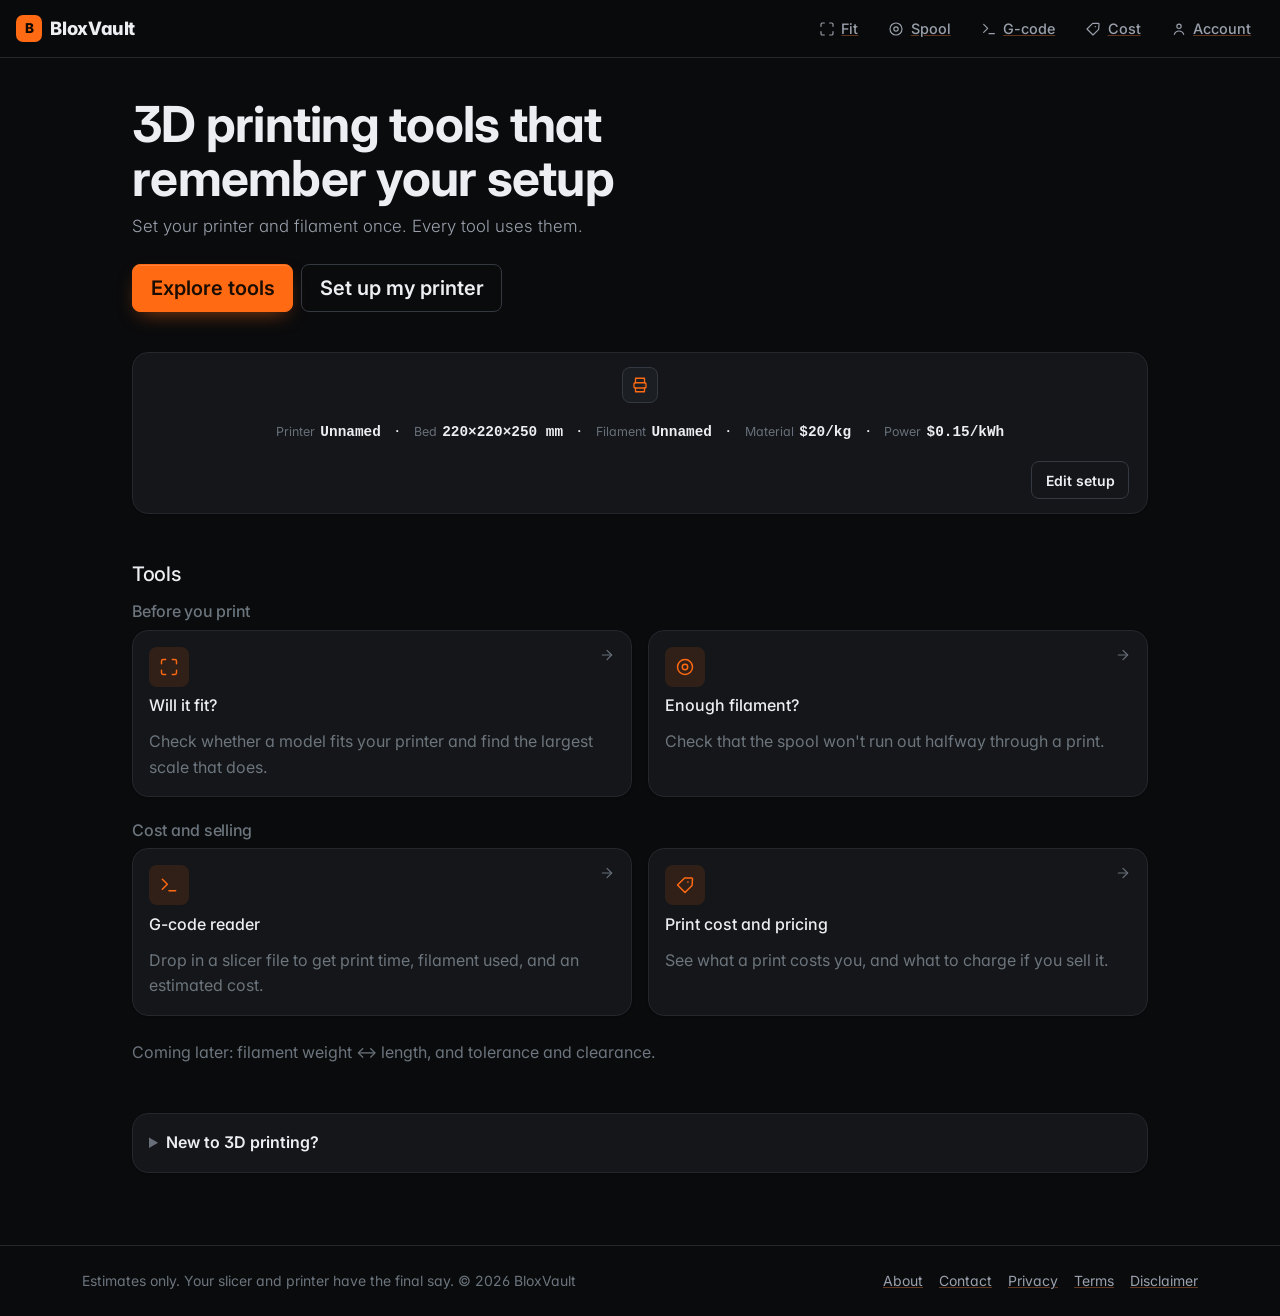
==== commit 4b3af0cc: "Add files via upload" ====
--- a/index.html
+++ b/index.html
@@ -6,24 +6,23 @@
   <title>3D printing tools that remember your setup - BloxVault</title>
   <meta name="description" content="Free 3D printing tools that remember your printer and filament settings: fit checker, filament check, and print cost and pricing.">
   <link rel="stylesheet" href="https://cdn.jsdelivr.net/npm/bootstrap@5.3.3/dist/css/bootstrap.min.css">
+  <link rel="preconnect" href="https://fonts.googleapis.com">
+  <link rel="preconnect" href="https://fonts.gstatic.com" crossorigin>
+  <link rel="stylesheet" href="https://fonts.googleapis.com/css2?family=Inter:wght@400;500;600;700;800&display=swap">
   <link rel="stylesheet" href="style.css">
 </head>
 <body>
   <nav class="navbar px-3">
-    <a class="navbar-brand fw-bold" href="index.html">BloxVault</a>
-    <div class="d-flex flex-wrap gap-2">
-      <a class="btn btn-sm btn-outline-light" href="fit.html">Fit</a>
-      <a class="btn btn-sm btn-outline-light" href="spool.html">Spool</a>
-      <a class="btn btn-sm btn-outline-light" href="gcode.html">G-code</a>
-      <a class="btn btn-sm btn-outline-light" href="cost.html">Cost</a>
-      <a class="btn btn-sm btn-outline-light" href="account.html">Account</a>
+    <a class="navbar-brand" href="index.html"><span class="brand-mark">B</span>BloxVault</a>
+    <div class="nav-links">
+      <a class="nav-link-item" href="fit.html"><svg viewBox="0 0 24 24" fill="none" stroke="currentColor" stroke-width="1.75" stroke-linecap="round" stroke-linejoin="round" class="nav-icon"><path d="M8 3H5a2 2 0 0 0-2 2v3"/><path d="M16 3h3a2 2 0 0 1 2 2v3"/><path d="M8 21H5a2 2 0 0 1-2-2v-3"/><path d="M16 21h3a2 2 0 0 0 2-2v-3"/></svg>Fit</a><a class="nav-link-item" href="spool.html"><svg viewBox="0 0 24 24" fill="none" stroke="currentColor" stroke-width="1.75" stroke-linecap="round" stroke-linejoin="round" class="nav-icon"><circle cx="12" cy="12" r="9"/><circle cx="12" cy="12" r="3.25"/></svg>Spool</a><a class="nav-link-item" href="gcode.html"><svg viewBox="0 0 24 24" fill="none" stroke="currentColor" stroke-width="1.75" stroke-linecap="round" stroke-linejoin="round" class="nav-icon"><polyline points="4 17 10 11 4 5"/><line x1="12" y1="19" x2="20" y2="19"/></svg>G-code</a><a class="nav-link-item" href="cost.html"><svg viewBox="0 0 24 24" fill="none" stroke="currentColor" stroke-width="1.75" stroke-linecap="round" stroke-linejoin="round" class="nav-icon"><path d="M20.5 12.5 12 21l-9-9 8.5-8.5H20a1 1 0 0 1 1 1z"/><circle cx="15.5" cy="8.5" r="1" fill="currentColor" stroke="none"/></svg>Cost</a><a class="nav-link-item" href="account.html"><svg viewBox="0 0 24 24" fill="none" stroke="currentColor" stroke-width="1.75" stroke-linecap="round" stroke-linejoin="round" class="nav-icon"><circle cx="12" cy="8" r="3.25"/><path d="M5 20c1.2-3.4 4-5 7-5s5.8 1.6 7 5"/></svg>Account</a>
     </div>
   </nav>
   <main class="container py-4">
-    <section class="hero py-4">
-      <h1 class="display-6 fw-bold">3D printing tools that remember your setup</h1>
-      <p class="lead text-secondary narrow-text">Set your printer and filament once. Every tool uses them.</p>
-      <div class="d-flex flex-wrap gap-2 mt-3">
+    <section class="hero">
+      <h1>3D printing tools that remember your setup</h1>
+      <p class="lead">Set your printer and filament once. Every tool uses them.</p>
+      <div class="d-flex flex-wrap gap-2 hero-actions">
         <a class="btn btn-primary btn-lg" href="#tools">Explore tools</a>
         <button type="button" class="btn btn-outline-light btn-lg" id="openSetup">Set up my printer</button>
       </div>
@@ -35,13 +34,13 @@
       <h2 class="h5">Tools</h2>
       <h3 class="h6 text-secondary mt-3">Before you print</h3>
       <div class="row g-3">
-        <div class="col-md-6"><a class="card p-3 tool-card h-100" href="fit.html"><span class="h6 mb-1">Will it fit?</span><span class="text-secondary">Check whether a model fits your printer and find the largest scale that does.</span></a></div>
-        <div class="col-md-6"><a class="card p-3 tool-card h-100" href="spool.html"><span class="h6 mb-1">Enough filament?</span><span class="text-secondary">Check that the spool won't run out halfway through a print.</span></a></div>
+        <div class="col-md-6"><a class="card p-3 tool-card h-100" href="fit.html"><div class="tool-card-head"><span class="tool-icon"><svg viewBox="0 0 24 24" fill="none" stroke="currentColor" stroke-width="1.75" stroke-linecap="round" stroke-linejoin="round"><path d="M8 3H5a2 2 0 0 0-2 2v3"/><path d="M16 3h3a2 2 0 0 1 2 2v3"/><path d="M8 21H5a2 2 0 0 1-2-2v-3"/><path d="M16 21h3a2 2 0 0 0 2-2v-3"/></svg></span><svg viewBox="0 0 24 24" fill="none" stroke="currentColor" stroke-width="1.75" stroke-linecap="round" stroke-linejoin="round" class="tool-arrow"><line x1="5" y1="12" x2="19" y2="12"/><polyline points="12 5 19 12 12 19"/></svg></div><span class="h6 mb-1">Will it fit?</span><span class="text-secondary">Check whether a model fits your printer and find the largest scale that does.</span></a></div>
+        <div class="col-md-6"><a class="card p-3 tool-card h-100" href="spool.html"><div class="tool-card-head"><span class="tool-icon"><svg viewBox="0 0 24 24" fill="none" stroke="currentColor" stroke-width="1.75" stroke-linecap="round" stroke-linejoin="round"><circle cx="12" cy="12" r="9"/><circle cx="12" cy="12" r="3.25"/></svg></span><svg viewBox="0 0 24 24" fill="none" stroke="currentColor" stroke-width="1.75" stroke-linecap="round" stroke-linejoin="round" class="tool-arrow"><line x1="5" y1="12" x2="19" y2="12"/><polyline points="12 5 19 12 12 19"/></svg></div><span class="h6 mb-1">Enough filament?</span><span class="text-secondary">Check that the spool won't run out halfway through a print.</span></a></div>
       </div>
       <h3 class="h6 text-secondary mt-4">Cost and selling</h3>
       <div class="row g-3">
-        <div class="col-md-6"><a class="card p-3 tool-card h-100" href="gcode.html"><span class="h6 mb-1">G-code reader</span><span class="text-secondary">Drop in a slicer file to get print time, filament used, and an estimated cost.</span></a></div>
-        <div class="col-md-6"><a class="card p-3 tool-card h-100" href="cost.html"><span class="h6 mb-1">Print cost and pricing</span><span class="text-secondary">See what a print costs you, and what to charge if you sell it.</span></a></div>
+        <div class="col-md-6"><a class="card p-3 tool-card h-100" href="gcode.html"><div class="tool-card-head"><span class="tool-icon"><svg viewBox="0 0 24 24" fill="none" stroke="currentColor" stroke-width="1.75" stroke-linecap="round" stroke-linejoin="round"><polyline points="4 17 10 11 4 5"/><line x1="12" y1="19" x2="20" y2="19"/></svg></span><svg viewBox="0 0 24 24" fill="none" stroke="currentColor" stroke-width="1.75" stroke-linecap="round" stroke-linejoin="round" class="tool-arrow"><line x1="5" y1="12" x2="19" y2="12"/><polyline points="12 5 19 12 12 19"/></svg></div><span class="h6 mb-1">G-code reader</span><span class="text-secondary">Drop in a slicer file to get print time, filament used, and an estimated cost.</span></a></div>
+        <div class="col-md-6"><a class="card p-3 tool-card h-100" href="cost.html"><div class="tool-card-head"><span class="tool-icon"><svg viewBox="0 0 24 24" fill="none" stroke="currentColor" stroke-width="1.75" stroke-linecap="round" stroke-linejoin="round"><path d="M20.5 12.5 12 21l-9-9 8.5-8.5H20a1 1 0 0 1 1 1z"/><circle cx="15.5" cy="8.5" r="1" fill="currentColor" stroke="none"/></svg></span><svg viewBox="0 0 24 24" fill="none" stroke="currentColor" stroke-width="1.75" stroke-linecap="round" stroke-linejoin="round" class="tool-arrow"><line x1="5" y1="12" x2="19" y2="12"/><polyline points="12 5 19 12 12 19"/></svg></div><span class="h6 mb-1">Print cost and pricing</span><span class="text-secondary">See what a print costs you, and what to charge if you sell it.</span></a></div>
       </div>
       <p class="text-secondary mt-4">Coming later: filament weight ↔ length, and tolerance and clearance.</p>
     </section>
--- a/style.css
+++ b/style.css
@@ -1,52 +1,356 @@
-:root { --accent: #ff7700; --accent-hover: #ff9933; }
-
-body { background: #121212; }
+/* ============================================================
+   BloxVault — design tokens
+   ============================================================ */
+:root {
+  /* Surfaces */
+  --bg: #0a0b0d;
+  --bg-elevated: #141619;
+  --bg-elevated-2: #1b1e22;
+  --border: #24272c;
+  --border-strong: #343941;
+
+  /* Text */
+  --text: #eceef2;
+  --text-secondary: #9aa1ac;
+  --text-tertiary: #686f7a;
+
+  /* Brand */
+  --accent: #ff6a13;
+  --accent-hover: #ff8640;
+  --accent-ink: #1a0d00;
+  --accent-soft: rgba(255, 106, 19, 0.12);
+
+  /* Status */
+  --success: #37c98a;
+  --warning: #e8a73a;
+  --danger: #e2564f;
+
+  /* Shape */
+  --radius-sm: 8px;
+  --radius: 12px;
+  --radius-lg: 16px;
+
+  /* Elevation */
+  --shadow-sm: 0 1px 2px rgba(0, 0, 0, 0.3);
+  --shadow: 0 4px 16px rgba(0, 0, 0, 0.35);
+  --shadow-lg: 0 12px 32px rgba(0, 0, 0, 0.45);
+
+  /* Type */
+  --font-ui: "Inter", -apple-system, "Segoe UI", system-ui, sans-serif;
+  --font-mono: ui-monospace, "SFMono-Regular", "JetBrains Mono", Menlo, Consolas, monospace;
+
+  /* Bootstrap overrides */
+  --bs-body-bg: var(--bg);
+  --bs-body-color: var(--text);
+  --bs-border-color: var(--border);
+  --bs-secondary-color: var(--text-secondary);
+  --bs-link-color-rgb: 255, 134, 64;
+  --bs-link-hover-color-rgb: 255, 160, 96;
+}
+
+* { box-sizing: border-box; }
+
+html { scroll-behavior: smooth; }
+@media (prefers-reduced-motion: reduce) { html { scroll-behavior: auto; } }
+
+body {
+  background: var(--bg);
+  color: var(--text);
+  font-family: var(--font-ui);
+  font-feature-settings: "cv11", "ss01";
+  line-height: 1.6;
+  -webkit-font-smoothing: antialiased;
+}
+
+main.container { max-width: 1040px; }
+
+h1, h2, h3, h4, .h1, .h2, .h3, .h4 {
+  font-family: var(--font-ui);
+  font-weight: 700;
+  letter-spacing: -0.015em;
+  color: var(--text);
+}
+p { color: var(--text-secondary); }
 .narrow { max-width: 420px; }
-
-.navbar { background: #1a1a1a; border-bottom: 2px solid var(--accent); }
-.navbar-brand { color: var(--accent); }
-
-.card { background: #1e1e1e; border: 1px solid #2f2f2f; border-radius: 12px; }
+.narrow-text { max-width: 62ch; }
+
+a { color: var(--accent-hover); text-decoration-color: rgba(255, 134, 64, 0.35); }
+a:hover { color: var(--accent); }
+
+/* ============================================================
+   Navigation
+   ============================================================ */
+.navbar {
+  background: rgba(10, 11, 13, 0.92);
+  backdrop-filter: blur(10px);
+  border-bottom: 1px solid var(--border);
+  position: sticky;
+  top: 0;
+  z-index: 20;
+}
+.navbar-brand {
+  color: var(--text) !important;
+  font-weight: 800;
+  letter-spacing: -0.02em;
+  font-size: 1.15rem;
+  display: inline-flex;
+  align-items: center;
+  gap: 0.5rem;
+}
+.navbar-brand .brand-mark {
+  width: 1.65rem;
+  height: 1.65rem;
+  border-radius: 7px;
+  background: var(--accent);
+  color: #120900;
+  display: inline-flex;
+  align-items: center;
+  justify-content: center;
+  font-weight: 800;
+  font-size: 0.85rem;
+  flex: none;
+}
+
+.nav-links { display: flex; flex-wrap: wrap; gap: 0.25rem; }
+.nav-link-item {
+  display: inline-flex;
+  align-items: center;
+  gap: 0.4rem;
+  padding: 0.5rem 0.75rem;
+  border-radius: var(--radius-sm);
+  color: var(--text-secondary);
+  font-size: 0.9rem;
+  font-weight: 500;
+  border: 1px solid transparent;
+  transition: color 0.15s ease, background-color 0.15s ease, border-color 0.15s ease;
+  min-height: 40px;
+}
+.nav-link-item:hover { color: var(--text); background: var(--bg-elevated); }
+.nav-link-item[aria-current="page"] {
+  color: var(--text);
+  background: var(--bg-elevated);
+  border-color: var(--border-strong);
+}
+.nav-link-item[aria-current="page"] .nav-icon { color: var(--accent); }
+.nav-icon { width: 16px; height: 16px; flex: none; }
+
+/* ============================================================
+   Buttons
+   ============================================================ */
+.btn {
+  font-weight: 600;
+  border-radius: var(--radius-sm);
+  min-height: 44px;
+  padding-inline: 1.1rem;
+  transition: transform 0.08s ease, box-shadow 0.15s ease, background-color 0.15s ease, border-color 0.15s ease;
+}
+.btn-sm { min-height: 38px; padding-inline: 0.85rem; }
+.btn:active { transform: translateY(1px); }
+.btn:focus-visible { outline: 2px solid var(--accent); outline-offset: 2px; }
 
 .btn-primary {
-  --bs-btn-color: #000;
+  --bs-btn-color: var(--accent-ink);
   --bs-btn-bg: var(--accent);
   --bs-btn-border-color: var(--accent);
-  --bs-btn-hover-color: #000;
+  --bs-btn-hover-color: var(--accent-ink);
   --bs-btn-hover-bg: var(--accent-hover);
   --bs-btn-hover-border-color: var(--accent-hover);
-  --bs-btn-active-color: #000;
+  --bs-btn-active-color: var(--accent-ink);
   --bs-btn-active-bg: var(--accent-hover);
   --bs-btn-active-border-color: var(--accent-hover);
-}
-.btn-link { --bs-btn-color: var(--accent); --bs-btn-hover-color: var(--accent-hover); }
-
-:root { --bs-link-color-rgb: 255, 119, 0; --bs-link-hover-color-rgb: 255, 153, 51; }
-.narrow-text { max-width: 60ch; }
-.tool-card { text-decoration: none; color: inherit; }
-.tool-card:hover, .tool-card:focus-visible { border-color: var(--accent-hover); }
-
-summary { cursor: pointer; }
-dt { margin-top: 0.6rem; }
-
-.result-card { border-color: var(--accent); }
+  box-shadow: 0 1px 0 rgba(255, 255, 255, 0.15) inset, 0 8px 20px -8px rgba(255, 106, 19, 0.55);
+}
+.btn-outline-light {
+  --bs-btn-color: var(--text);
+  --bs-btn-border-color: var(--border-strong);
+  --bs-btn-bg: transparent;
+  --bs-btn-hover-color: var(--text);
+  --bs-btn-hover-bg: var(--bg-elevated);
+  --bs-btn-hover-border-color: var(--border-strong);
+  --bs-btn-active-color: var(--text);
+  --bs-btn-active-bg: var(--bg-elevated-2);
+}
+.btn-link { --bs-btn-color: var(--accent-hover); --bs-btn-hover-color: var(--accent); font-weight: 500; }
+
+/* ============================================================
+   Cards
+   ============================================================ */
+.card {
+  background: var(--bg-elevated);
+  border: 1px solid var(--border);
+  border-radius: var(--radius-lg);
+  box-shadow: var(--shadow-sm);
+}
+.result-card { border-color: var(--border-strong); background: var(--bg-elevated-2); }
 .accent-text { color: var(--accent); }
 
-/* layout and type */
-body { line-height: 1.6; }
-h1, h2, h3, .h1, .h2, .h3 { letter-spacing: -0.01em; }
-main.container { max-width: 1040px; }
-.hero h1 { max-width: 22ch; }
-
-/* touch targets */
-.form-control, .btn { min-height: 44px; }
-.btn-sm { min-height: 36px; }
-
-/* my setup dialog */
-dialog.setup-dialog { width: min(680px, 94vw); max-height: 90vh; padding: 0; border: 1px solid #2f2f2f; border-radius: 12px; background: #1e1e1e; color: var(--bs-body-color); }
-dialog.setup-dialog::backdrop { background: rgba(0, 0, 0, 0.65); }
-.setup-dialog .dialog-body { padding: 1.25rem; max-height: 90vh; overflow-y: auto; }
-
-/* motion: small and purposeful */
-.card, .btn { transition: border-color 0.15s ease, background-color 0.15s ease; }
-@media (prefers-reduced-motion: reduce) { * { transition: none !important; } }
+.tool-card {
+  text-decoration: none;
+  color: inherit;
+  display: flex;
+  flex-direction: column;
+  gap: 0.6rem;
+  transition: border-color 0.15s ease, transform 0.15s ease, box-shadow 0.15s ease, background-color 0.15s ease;
+}
+.tool-card:hover, .tool-card:focus-visible {
+  border-color: var(--border-strong);
+  background: var(--bg-elevated-2);
+  transform: translateY(-2px);
+  box-shadow: var(--shadow);
+}
+.tool-card .tool-icon {
+  width: 2.5rem;
+  height: 2.5rem;
+  border-radius: var(--radius-sm);
+  background: var(--accent-soft);
+  color: var(--accent);
+  display: inline-flex;
+  align-items: center;
+  justify-content: center;
+  flex: none;
+}
+.tool-card .tool-icon svg { width: 20px; height: 20px; }
+.tool-card .tool-arrow {
+  width: 16px; height: 16px; color: var(--text-tertiary);
+  margin-left: auto; transition: transform 0.15s ease, color 0.15s ease;
+}
+.tool-card:hover .tool-arrow { transform: translateX(3px); color: var(--accent); }
+.tool-card-head { display: flex; align-items: flex-start; justify-content: space-between; gap: 0.75rem; }
+
+/* ============================================================
+   Hero
+   ============================================================ */
+.hero { padding-block: 1rem 2.5rem; }
+.hero h1 { max-width: 20ch; font-size: clamp(2.1rem, 4.5vw, 3.1rem); line-height: 1.08; }
+.hero .lead { font-size: 1.05rem; max-width: 46ch; }
+.hero-actions { margin-top: 1.5rem; }
+
+/* ============================================================
+   My setup — compact bar, not a tall empty card
+   ============================================================ */
+.setup-card {
+  display: flex;
+  flex-wrap: wrap;
+  align-items: center;
+  gap: 1rem 1.5rem;
+  padding: 0.9rem 1.1rem;
+}
+.setup-card .setup-icon {
+  width: 2.25rem; height: 2.25rem; border-radius: var(--radius-sm);
+  background: var(--bg-elevated-2); border: 1px solid var(--border-strong);
+  color: var(--accent);
+  display: inline-flex; align-items: center; justify-content: center; flex: none;
+}
+.setup-card .setup-icon svg { width: 18px; height: 18px; }
+.setup-chips { display: flex; flex-wrap: wrap; align-items: center; gap: 0.4rem 0.9rem; flex: 1 1 auto; min-width: 0; }
+.setup-chip { display: inline-flex; align-items: baseline; gap: 0.35rem; font-size: 0.9rem; white-space: nowrap; }
+.setup-chip .label { color: var(--text-tertiary); font-size: 0.78rem; }
+.setup-chip .value { font-family: var(--font-mono); font-weight: 600; color: var(--text); font-variant-numeric: tabular-nums; }
+.setup-chip .sep { color: var(--border-strong); }
+.setup-card .edit-btn { margin-left: auto; }
+
+/* ============================================================
+   Setup dialog
+   ============================================================ */
+dialog.setup-dialog {
+  width: min(680px, 94vw);
+  max-height: 90vh;
+  padding: 0;
+  border: 1px solid var(--border-strong);
+  border-radius: var(--radius-lg);
+  background: var(--bg-elevated);
+  color: var(--text);
+  box-shadow: var(--shadow-lg);
+}
+dialog.setup-dialog::backdrop { background: rgba(6, 7, 8, 0.72); backdrop-filter: blur(2px); }
+.setup-dialog .dialog-body { padding: 1.5rem; max-height: 90vh; overflow-y: auto; }
+.setup-dialog h3 {
+  font-size: 0.78rem; text-transform: none; letter-spacing: 0; font-weight: 600;
+  color: var(--text-secondary); border-top: 1px solid var(--border); padding-top: 1rem;
+}
+
+/* ============================================================
+   Forms
+   ============================================================ */
+.form-label { font-size: 0.88rem; font-weight: 500; color: var(--text); margin-bottom: 0.3rem; }
+.form-text { color: var(--text-tertiary); font-size: 0.8rem; }
+.form-control, .form-select {
+  background: var(--bg-elevated-2);
+  border: 1px solid var(--border-strong);
+  color: var(--text);
+  border-radius: var(--radius-sm);
+  min-height: 44px;
+}
+.form-control:focus, .form-select:focus {
+  background: var(--bg-elevated-2);
+  color: var(--text);
+  border-color: var(--accent);
+  box-shadow: 0 0 0 3px var(--accent-soft);
+}
+.form-control::placeholder { color: var(--text-tertiary); }
+.invalid-feedback { display: none; color: var(--danger); font-size: 0.82rem; }
+.form-control.is-invalid { border-color: var(--danger); }
+.form-control.is-invalid ~ .invalid-feedback { display: block; }
+
+/* Numeric fields read like instrument readouts */
+input[type="number"] { font-family: var(--font-mono); font-variant-numeric: tabular-nums; }
+
+/* ============================================================
+   Alerts / results
+   ============================================================ */
+.alert { border-radius: var(--radius-sm); border: 1px solid transparent; font-size: 0.92rem; }
+.alert-success { background: rgba(55, 201, 138, 0.12); border-color: rgba(55, 201, 138, 0.3); color: #7fe3b4; }
+.alert-warning { background: rgba(232, 167, 58, 0.12); border-color: rgba(232, 167, 58, 0.3); color: #f0c276; }
+.alert-danger { background: rgba(226, 86, 79, 0.12); border-color: rgba(226, 86, 79, 0.3); color: #f09b96; }
+.alert-secondary { background: var(--bg-elevated-2); border-color: var(--border); color: var(--text-secondary); }
+
+.progress { background: var(--bg-elevated-2); border-radius: 999px; height: 8px; }
+.progress-bar { border-radius: 999px; }
+.bg-success { background: var(--success) !important; }
+.bg-danger { background: var(--danger) !important; }
+
+/* Result numbers read as instrument-panel figures */
+.result-figure { font-family: var(--font-mono); font-variant-numeric: tabular-nums; }
+
+table { color: var(--text); }
+.table { --bs-table-color: var(--text); --bs-table-bg: transparent; --bs-table-border-color: var(--border); font-variant-numeric: tabular-nums; }
+.table td:last-child { font-family: var(--font-mono); }
+
+summary { cursor: pointer; font-weight: 500; }
+summary::marker { color: var(--text-tertiary); }
+dt { margin-top: 0.6rem; color: var(--text); font-weight: 600; }
+dd { color: var(--text-secondary); }
+
+/* ============================================================
+   Footer
+   ============================================================ */
+.site-footer { border-color: var(--border) !important; }
+.site-footer nav a { color: var(--text-secondary); }
+.site-footer nav a:hover { color: var(--text); }
+
+/* ============================================================
+   Section headings — quiet, not shouted in caps
+   ============================================================ */
+.section-label { color: var(--text-secondary); font-weight: 600; font-size: 0.95rem; }
+
+/* ============================================================
+   Utility
+   ============================================================ */
+.icon { width: 1em; height: 1em; display: inline-block; vertical-align: -0.125em; }
+
+@media (max-width: 575.98px) {
+  .setup-card { padding: 0.8rem 0.9rem; }
+  .setup-card .edit-btn { margin-left: 0; width: 100%; }
+}
+
+/* ============================================================
+   Page headers (tool pages) — icon badge beside the H1
+   ============================================================ */
+.page-header { display: flex; align-items: center; gap: 0.75rem; margin-bottom: 0.25rem; }
+.icon-badge {
+  width: 2.5rem; height: 2.5rem; border-radius: var(--radius-sm);
+  background: var(--accent-soft); color: var(--accent);
+  display: inline-flex; align-items: center; justify-content: center; flex: none;
+}
+.icon-badge svg { width: 22px; height: 22px; }
+.page-header h1 { margin-bottom: 0; }
